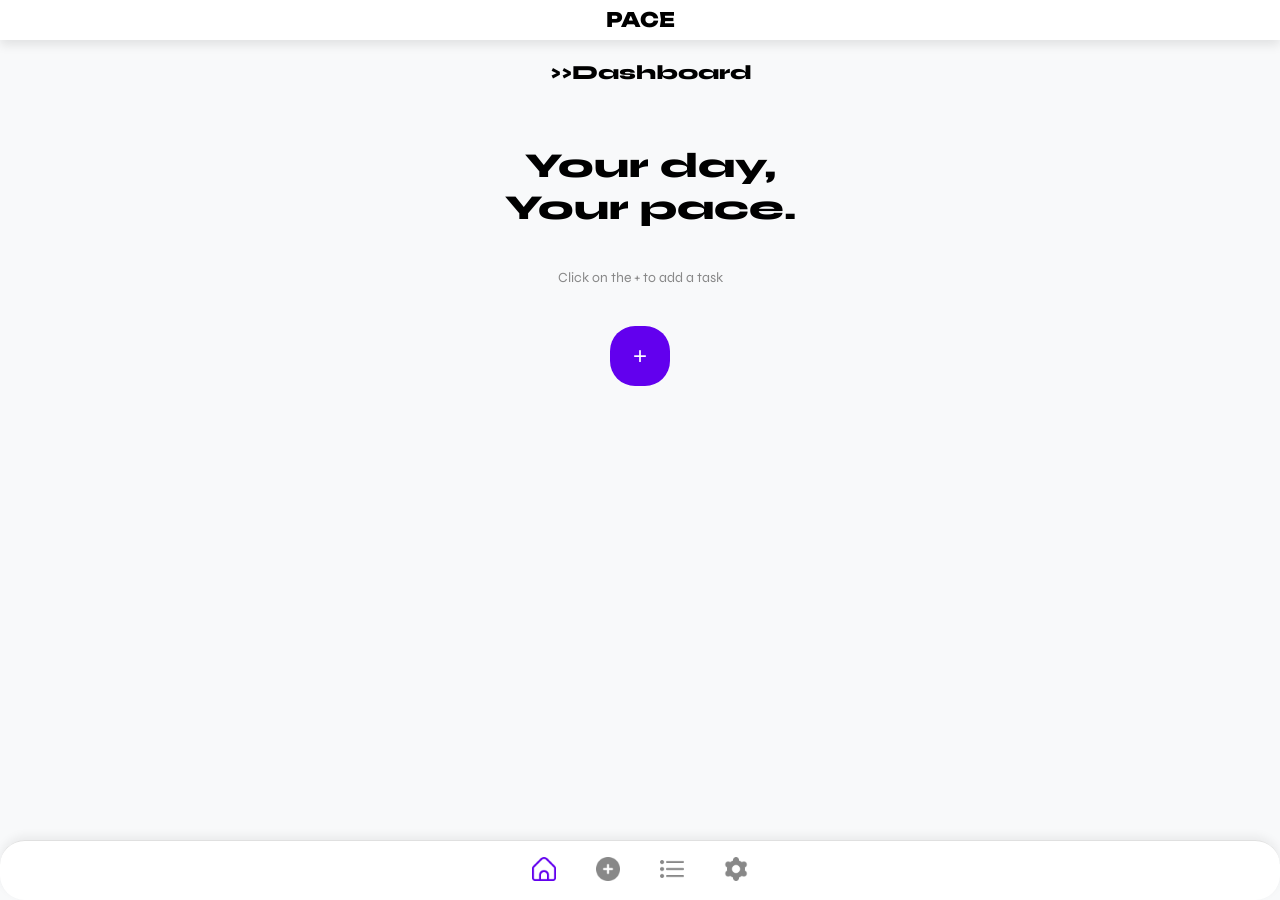
==== index.html @ b6c69978 "Update index.html" ====
<!DOCTYPE html>
<html lang="en">
<head>
    <meta charset="UTF-8">
    <meta name="viewport" content="width=device-width, initial-scale=1.0">
    <link rel="stylesheet" href="style.css">
    <link rel="icon" type="image/x-icon" href="Images/favicon.ico">
    <title>Dashboard</title>
</head>
<body>
    <div class="header">
        <h1 class="header_title">PACE</h1>
    </div>

    <h1 class="body_title">>>Dashboard</h1>
    <h1 class="body_welcome">Your day, <br> Your pace.</h1>
    <p class="body_instructions">Click on the + to add a task</p>
    <a href="newtask.html"><button class="body_addTaskbtn">+</button></a>

    <div class="footer">
        <a href="inde.html"><img src="Images/Home Active.png" class="footer_home"></a>
        <a href="newtask.html"><img src="Images/Add Inactive.png" class="footer_add"></a>
        <a href="taskpage.html"><img src="Images/List Inactive.png"></a>
        <a href="settings.html"><img src="Images/Settings Inactive.png" class="footer_settings"></a>
    </div>
</body>
</html>
---- style.css ----
@font-face {
    font-family: Syne;
    src: url(Fonts/Syne/Syne-VariableFont_wght.ttf);
}

@font-face {
    font-family: Unbounded;
    src: url(Fonts/Unbounded/Unbounded-VariableFont_wght.ttf);
}

body{
    margin: 0;
    padding: 0;
    background-color: #F8F9FA;
}

.header {
    position: fixed;
    top: 0;
    left: 0;
    width: 100%;
    height: 40px;
    background-color: white;
    display: flex;
    align-items: center;
    justify-content: center;
    box-shadow: 0px 5px 10px rgba(0, 0, 0, 0.096);
}

.header_logo {
    position: absolute;
    left: 16px;
    height: 24px;
    width: auto;
    border-radius: 5px;
}

.header_title {
    font-family: Unbounded;
    font-weight: 800;
    font-size: 20px;
    margin: 0;
    line-height: 1;
}

.body_title{
    font-size: 20px;
    font-family: syne;
    font-weight: 800;
    text-align: center;
    margin-top: 60px;
    margin-left: 21px;
    margin-bottom: 0;
}

.body_welcome{
    font-size: 35px;
    font-family: syne;
    font-weight: 800;
    text-align: center;
    margin-top: 60px;
    margin-left: 21px;
    margin-bottom: 0;
}

.body_instructions{
    margin: 0;
    margin-top: 40px;
    font-family: Syne;
    font-size: 14px;
    color: #888;
    text-align: center;
}

.body_addTaskbtn{
    margin-top: 40px;
    position: relative;
    left: 50%;
    transform: translate(-50%);
    font-family: sans-serif;
    height: 60px;
    width: 60px;
    border-radius: 25px;
    border: none;
    background-color: #6200EE;
    color: white;
    font-size: 24px;
    transition: 0.25s;
}

.body_addTaskbtn:hover{
    box-shadow: 0px 0px 18px #6300ee60;
    transition: 0.25s;
    cursor: pointer;
}

.footer {
    position: fixed;
    bottom: 0;
    left: 50%;
    transform: translate(-50%);
    width: 100%;
    height: 60px;
    background-color: white;
    border-top: 1px solid #e0e0e0;
    box-shadow: 0px -4px 10px rgba(0, 0, 0, 0.06);
    border-radius: 25px;
    display: flex;
    align-items: center;
    justify-content: center;
    gap: 40px;
    padding: 0 20px;
    box-sizing: border-box;
}

.footer img{
    height: 24px;
    width: auto;
    aspect-ratio: 1/1;
    cursor: pointer;
}
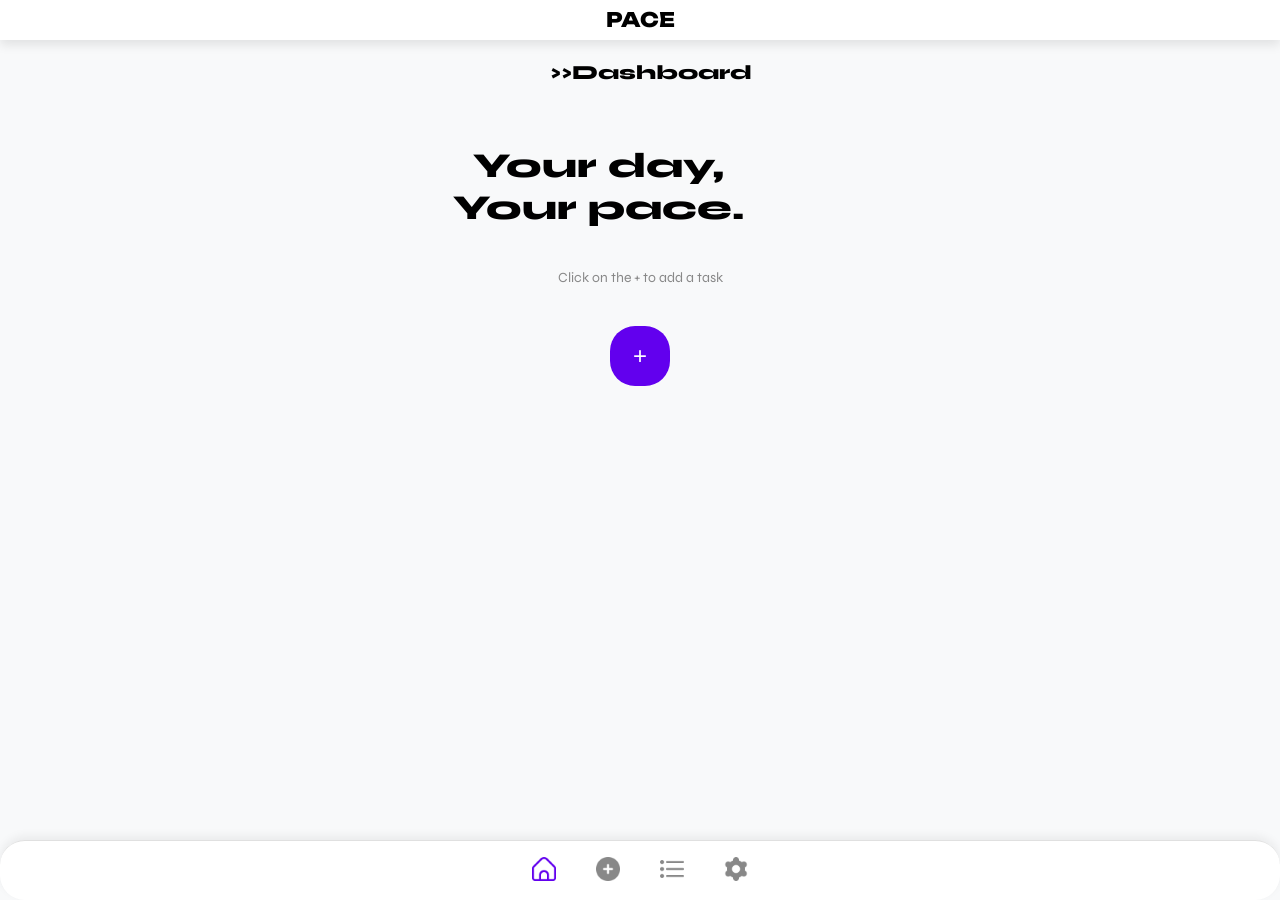
==== commit 79661d93: "updated homepage" ====
--- a/index.html
+++ b/index.html
@@ -18,10 +18,10 @@
     <a href="newtask.html"><button class="body_addTaskbtn">+</button></a>
 
     <div class="footer">
-        <a href="inde.html"><img src="Images/Home Active.png" class="footer_home"></a>
+        <a href="index.html"><img src="Images/Home Active.png" class="footer_home"></a>
         <a href="newtask.html"><img src="Images/Add Inactive.png" class="footer_add"></a>
         <a href="taskpage.html"><img src="Images/List Inactive.png"></a>
         <a href="settings.html"><img src="Images/Settings Inactive.png" class="footer_settings"></a>
     </div>
 </body>
-</html>
+</html>
--- a/style.css
+++ b/style.css
@@ -54,6 +54,9 @@
 }
 
 .body_welcome{
+    position: relative;
+    left: 50%;
+    transform: translate(-55%);
     font-size: 35px;
     font-family: syne;
     font-weight: 800;
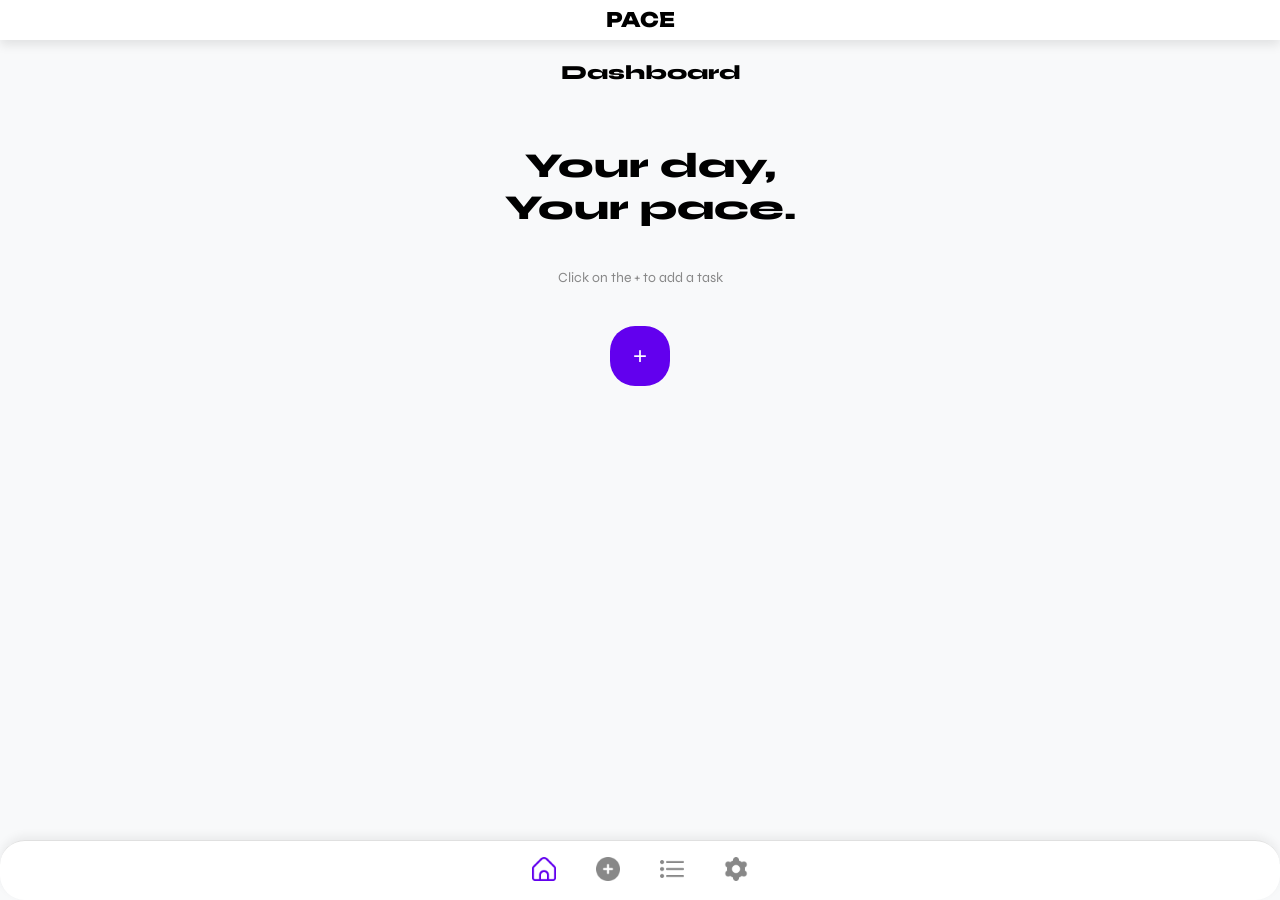
==== commit 324ea29f: "Add files via upload" ====
--- a/index.html
+++ b/index.html
@@ -1,27 +1,27 @@
-<!DOCTYPE html>
-<html lang="en">
-<head>
-    <meta charset="UTF-8">
-    <meta name="viewport" content="width=device-width, initial-scale=1.0">
-    <link rel="stylesheet" href="style.css">
-    <link rel="icon" type="image/x-icon" href="Images/favicon.ico">
-    <title>Dashboard</title>
-</head>
-<body>
-    <div class="header">
-        <h1 class="header_title">PACE</h1>
-    </div>
-
-    <h1 class="body_title">>>Dashboard</h1>
-    <h1 class="body_welcome">Your day, <br> Your pace.</h1>
-    <p class="body_instructions">Click on the + to add a task</p>
-    <a href="newtask.html"><button class="body_addTaskbtn">+</button></a>
-
-    <div class="footer">
-        <a href="index.html"><img src="Images/Home Active.png" class="footer_home"></a>
-        <a href="newtask.html"><img src="Images/Add Inactive.png" class="footer_add"></a>
-        <a href="taskpage.html"><img src="Images/List Inactive.png"></a>
-        <a href="settings.html"><img src="Images/Settings Inactive.png" class="footer_settings"></a>
-    </div>
-</body>
+<!DOCTYPE html>
+<html lang="en">
+<head>
+    <meta charset="UTF-8">
+    <meta name="viewport" content="width=device-width, initial-scale=1.0">
+    <link rel="stylesheet" href="style.css">
+    <link rel="icon" type="image/x-icon" href="Images/favicon.ico">
+    <title>Dashboard</title>
+</head>
+<body>
+    <div class="header">
+        <h1 class="header_title">PACE</h1>
+    </div>
+
+    <h1 class="body_title">Dashboard</h1>
+    <h1 class="body_welcome">Your day, <br> Your pace.</h1>
+    <p class="body_instructions">Click on the + to add a task</p>
+    <a href="newtask.html"><button class="body_addTaskbtn">+</button></a>
+
+    <div class="footer">
+        <a href="index.html"><img src="Images/Home Active.png" class="footer_home"></a>
+        <a href="newtask.html"><img src="Images/Add Inactive.png" class="footer_add"></a>
+        <a href="taskpage.html"><img src="Images/List Inactive.png"></a>
+        <a href="settings.html"><img src="Images/Settings Inactive.png" class="footer_settings"></a>
+    </div>
+</body>
 </html>
--- a/style.css
+++ b/style.css
@@ -1,124 +1,122 @@
-@font-face {
-    font-family: Syne;
-    src: url(Fonts/Syne/Syne-VariableFont_wght.ttf);
-}
-
-@font-face {
-    font-family: Unbounded;
-    src: url(Fonts/Unbounded/Unbounded-VariableFont_wght.ttf);
-}
-
-body{
-    margin: 0;
-    padding: 0;
-    background-color: #F8F9FA;
-}
-
-.header {
-    position: fixed;
-    top: 0;
-    left: 0;
-    width: 100%;
-    height: 40px;
-    background-color: white;
-    display: flex;
-    align-items: center;
-    justify-content: center;
-    box-shadow: 0px 5px 10px rgba(0, 0, 0, 0.096);
-}
-
-.header_logo {
-    position: absolute;
-    left: 16px;
-    height: 24px;
-    width: auto;
-    border-radius: 5px;
-}
-
-.header_title {
-    font-family: Unbounded;
-    font-weight: 800;
-    font-size: 20px;
-    margin: 0;
-    line-height: 1;
-}
-
-.body_title{
-    font-size: 20px;
-    font-family: syne;
-    font-weight: 800;
-    text-align: center;
-    margin-top: 60px;
-    margin-left: 21px;
-    margin-bottom: 0;
-}
-
-.body_welcome{
-    position: relative;
-    left: 50%;
-    transform: translate(-55%);
-    font-size: 35px;
-    font-family: syne;
-    font-weight: 800;
-    text-align: center;
-    margin-top: 60px;
-    margin-left: 21px;
-    margin-bottom: 0;
-}
-
-.body_instructions{
-    margin: 0;
-    margin-top: 40px;
-    font-family: Syne;
-    font-size: 14px;
-    color: #888;
-    text-align: center;
-}
-
-.body_addTaskbtn{
-    margin-top: 40px;
-    position: relative;
-    left: 50%;
-    transform: translate(-50%);
-    font-family: sans-serif;
-    height: 60px;
-    width: 60px;
-    border-radius: 25px;
-    border: none;
-    background-color: #6200EE;
-    color: white;
-    font-size: 24px;
-    transition: 0.25s;
-}
-
-.body_addTaskbtn:hover{
-    box-shadow: 0px 0px 18px #6300ee60;
-    transition: 0.25s;
-    cursor: pointer;
-}
-
-.footer {
-    position: fixed;
-    bottom: 0;
-    left: 50%;
-    transform: translate(-50%);
-    width: 100%;
-    height: 60px;
-    background-color: white;
-    border-top: 1px solid #e0e0e0;
-    box-shadow: 0px -4px 10px rgba(0, 0, 0, 0.06);
-    border-radius: 25px;
-    display: flex;
-    align-items: center;
-    justify-content: center;
-    gap: 40px;
-    padding: 0 20px;
-    box-sizing: border-box;
-}
-
-.footer img{
-    height: 24px;
-    width: auto;
-    aspect-ratio: 1/1;
-    cursor: pointer;
-}
+@font-face {
+    font-family: Syne;
+    src: url(Fonts/Syne/Syne-VariableFont_wght.ttf);
+}
+
+@font-face {
+    font-family: Unbounded;
+    src: url(Fonts/Unbounded/Unbounded-VariableFont_wght.ttf);
+}
+
+body{
+    margin: 0;
+    padding: 0;
+    background-color: #F8F9FA;
+}
+
+.header {
+    position: fixed;
+    top: 0;
+    left: 0;
+    width: 100%;
+    height: 40px;
+    background-color: white;
+    display: flex;
+    align-items: center;
+    justify-content: center;
+    box-shadow: 0px 5px 10px rgba(0, 0, 0, 0.096);
+}
+
+.header_logo {
+    position: absolute;
+    left: 16px;
+    height: 24px;
+    width: auto;
+    border-radius: 5px;
+}
+
+.header_title {
+    font-family: Unbounded;
+    font-weight: 800;
+    font-size: 20px;
+    margin: 0;
+    line-height: 1;
+}
+
+.body_title{
+    font-size: 20px;
+    font-family: syne;
+    font-weight: 800;
+    text-align: center;
+    margin-top: 60px;
+    margin-left: 21px;
+    margin-bottom: 0;
+}
+
+.body_welcome{
+    position: relative;
+    font-size: 35px;
+    font-family: syne;
+    font-weight: 800;
+    text-align: center;
+    margin-top: 60px;
+    margin-left: 21px;
+    margin-bottom: 0;
+}
+
+.body_instructions{
+    margin: 0;
+    margin-top: 40px;
+    font-family: Syne;
+    font-size: 14px;
+    color: #888;
+    text-align: center;
+}
+
+.body_addTaskbtn{
+    margin-top: 40px;
+    position: relative;
+    left: 50%;
+    transform: translate(-50%);
+    font-family: sans-serif;
+    height: 60px;
+    width: 60px;
+    border-radius: 25px;
+    border: none;
+    background-color: #6200EE;
+    color: white;
+    font-size: 24px;
+    transition: 0.25s;
+}
+
+.body_addTaskbtn:hover{
+    box-shadow: 0px 0px 18px #6300ee60;
+    transition: 0.25s;
+    cursor: pointer;
+}
+
+.footer {
+    position: fixed;
+    bottom: 0;
+    left: 50%;
+    transform: translate(-50%);
+    width: 100%;
+    height: 60px;
+    background-color: white;
+    border-top: 1px solid #e0e0e0;
+    box-shadow: 0px -4px 10px rgba(0, 0, 0, 0.06);
+    border-radius: 25px;
+    display: flex;
+    align-items: center;
+    justify-content: center;
+    gap: 40px;
+    padding: 0 20px;
+    box-sizing: border-box;
+}
+
+.footer img{
+    height: 24px;
+    width: auto;
+    aspect-ratio: 1/1;
+    cursor: pointer;
+}
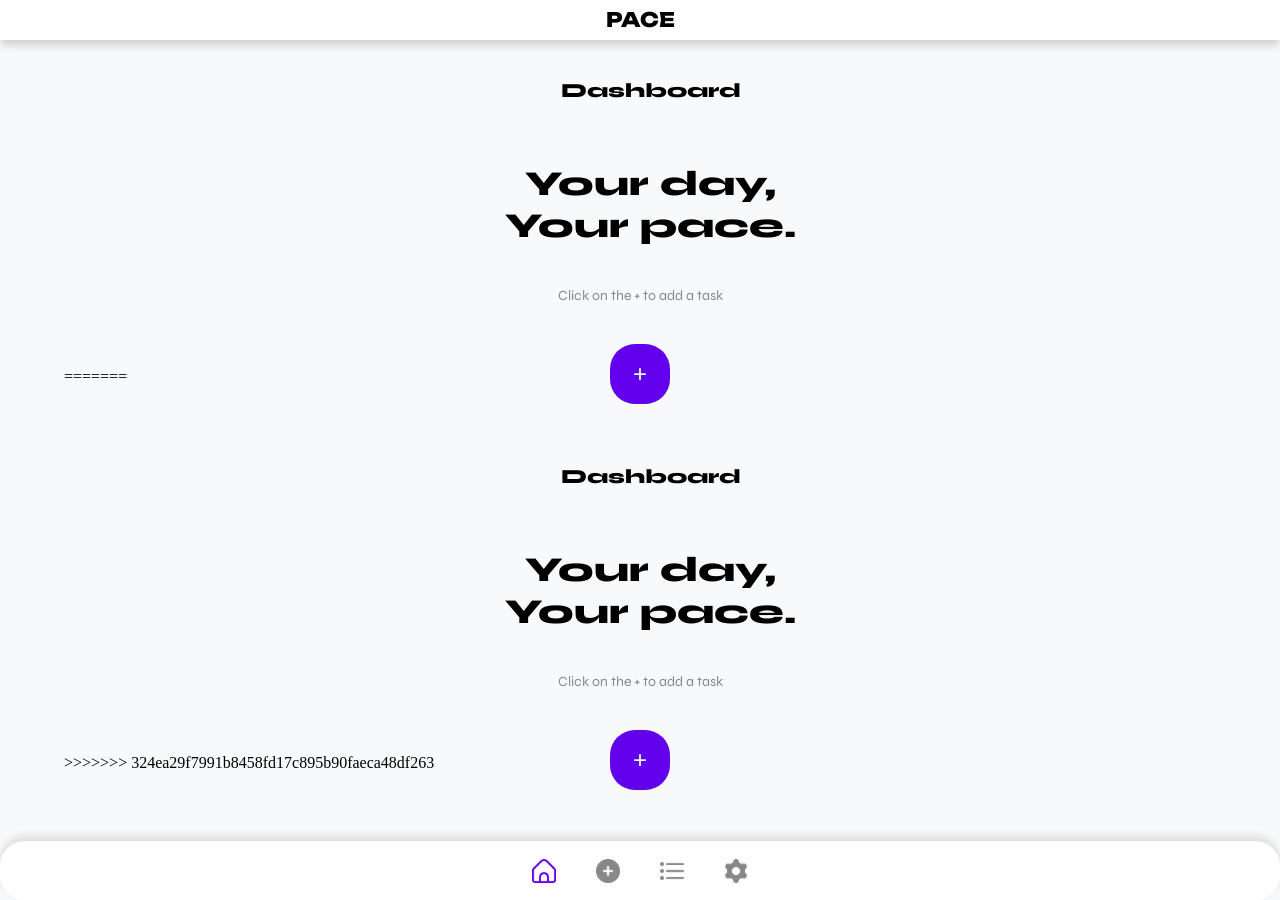
==== commit 063745ef: "Add files via upload" ====
--- a/index.html
+++ b/index.html
@@ -1,3 +1,31 @@
+<<<<<<< HEAD
+<!DOCTYPE html>
+<html lang="en">
+<head>
+    <meta charset="UTF-8">
+    <meta name="viewport" content="width=device-width, initial-scale=1.0">
+    <link rel="stylesheet" href="style.css">
+    <link rel="icon" type="image/x-icon" href="Images/favicon.ico">
+    <title>Dashboard</title>
+</head>
+<body>
+    <div class="header">
+        <h1 class="header_title">PACE</h1>
+    </div>
+
+    <h1 class="body_title">Dashboard</h1>
+    <h1 class="body_welcome">Your day, <br> Your pace.</h1>
+    <p class="body_instructions">Click on the + to add a task</p>
+    <a href="newtask.html"><button class="body_addTaskbtn">+</button></a>
+
+    <div class="footer">
+        <a href="index.html"><img src="Images/Home Active.png" class="footer_home"></a>
+        <a href="newtask.html"><img src="Images/Add Inactive.png" class="footer_add"></a>
+        <a href="taskpage.html"><img src="Images/List Inactive.png"></a>
+        <a href="settings.html"><img src="Images/Settings Inactive.png" class="footer_settings"></a>
+    </div>
+</body>
+=======
 <!DOCTYPE html>
 <html lang="en">
 <head>
@@ -24,4 +52,5 @@
         <a href="settings.html"><img src="Images/Settings Inactive.png" class="footer_settings"></a>
     </div>
 </body>
+>>>>>>> 324ea29f7991b8458fd17c895b90faeca48df263
 </html>
--- a/style.css
+++ b/style.css
@@ -1,122 +1,122 @@
-@font-face {
-    font-family: Syne;
-    src: url(Fonts/Syne/Syne-VariableFont_wght.ttf);
-}
-
-@font-face {
-    font-family: Unbounded;
-    src: url(Fonts/Unbounded/Unbounded-VariableFont_wght.ttf);
-}
-
-body{
-    margin: 0;
-    padding: 0;
-    background-color: #F8F9FA;
-}
-
-.header {
-    position: fixed;
-    top: 0;
-    left: 0;
-    width: 100%;
-    height: 40px;
-    background-color: white;
-    display: flex;
-    align-items: center;
-    justify-content: center;
-    box-shadow: 0px 5px 10px rgba(0, 0, 0, 0.096);
-}
-
-.header_logo {
-    position: absolute;
-    left: 16px;
-    height: 24px;
-    width: auto;
-    border-radius: 5px;
-}
-
-.header_title {
-    font-family: Unbounded;
-    font-weight: 800;
-    font-size: 20px;
-    margin: 0;
-    line-height: 1;
-}
-
-.body_title{
-    font-size: 20px;
-    font-family: syne;
-    font-weight: 800;
-    text-align: center;
-    margin-top: 60px;
-    margin-left: 21px;
-    margin-bottom: 0;
-}
-
-.body_welcome{
-    position: relative;
-    font-size: 35px;
-    font-family: syne;
-    font-weight: 800;
-    text-align: center;
-    margin-top: 60px;
-    margin-left: 21px;
-    margin-bottom: 0;
-}
-
-.body_instructions{
-    margin: 0;
-    margin-top: 40px;
-    font-family: Syne;
-    font-size: 14px;
-    color: #888;
-    text-align: center;
-}
-
-.body_addTaskbtn{
-    margin-top: 40px;
-    position: relative;
-    left: 50%;
-    transform: translate(-50%);
-    font-family: sans-serif;
-    height: 60px;
-    width: 60px;
-    border-radius: 25px;
-    border: none;
-    background-color: #6200EE;
-    color: white;
-    font-size: 24px;
-    transition: 0.25s;
-}
-
-.body_addTaskbtn:hover{
-    box-shadow: 0px 0px 18px #6300ee60;
-    transition: 0.25s;
-    cursor: pointer;
-}
-
-.footer {
-    position: fixed;
-    bottom: 0;
-    left: 50%;
-    transform: translate(-50%);
-    width: 100%;
-    height: 60px;
-    background-color: white;
-    border-top: 1px solid #e0e0e0;
-    box-shadow: 0px -4px 10px rgba(0, 0, 0, 0.06);
-    border-radius: 25px;
-    display: flex;
-    align-items: center;
-    justify-content: center;
-    gap: 40px;
-    padding: 0 20px;
-    box-sizing: border-box;
-}
-
-.footer img{
-    height: 24px;
-    width: auto;
-    aspect-ratio: 1/1;
-    cursor: pointer;
-}
+@font-face {
+    font-family: Syne;
+    src: url(Fonts/Syne/Syne-VariableFont_wght.ttf);
+}
+
+@font-face {
+    font-family: Unbounded;
+    src: url(Fonts/Unbounded/Unbounded-VariableFont_wght.ttf);
+}
+
+body{
+    margin: 0;
+    padding: 0;
+    background-color: #F8F9FA;
+}
+
+.header {
+    position: fixed;
+    top: 0;
+    left: 0;
+    width: 100%;
+    height: 40px;
+    background-color: white;
+    display: flex;
+    align-items: center;
+    justify-content: center;
+    box-shadow: 0px 5px 10px rgba(0, 0, 0, 0.096);
+}
+
+.header_logo {
+    position: absolute;
+    left: 16px;
+    height: 24px;
+    width: auto;
+    border-radius: 5px;
+}
+
+.header_title {
+    font-family: Unbounded;
+    font-weight: 800;
+    font-size: 20px;
+    margin: 0;
+    line-height: 1;
+}
+
+.body_title{
+    font-size: 20px;
+    font-family: syne;
+    font-weight: 800;
+    text-align: center;
+    margin-top: 60px;
+    margin-left: 21px;
+    margin-bottom: 0;
+}
+
+.body_welcome{
+    position: relative;
+    font-size: 35px;
+    font-family: syne;
+    font-weight: 800;
+    text-align: center;
+    margin-top: 60px;
+    margin-left: 21px;
+    margin-bottom: 0;
+}
+
+.body_instructions{
+    margin: 0;
+    margin-top: 40px;
+    font-family: Syne;
+    font-size: 14px;
+    color: #888;
+    text-align: center;
+}
+
+.body_addTaskbtn{
+    margin-top: 40px;
+    position: relative;
+    left: 50%;
+    transform: translate(-50%);
+    font-family: sans-serif;
+    height: 60px;
+    width: 60px;
+    border-radius: 25px;
+    border: none;
+    background-color: #6200EE;
+    color: white;
+    font-size: 24px;
+    transition: 0.25s;
+}
+
+.body_addTaskbtn:hover{
+    box-shadow: 0px 0px 18px #6300ee60;
+    transition: 0.25s;
+    cursor: pointer;
+}
+
+.footer {
+    position: fixed;
+    bottom: 0;
+    left: 50%;
+    transform: translate(-50%);
+    width: 100%;
+    height: 60px;
+    background-color: white;
+    border-top: 1px solid #e0e0e0;
+    box-shadow: 0px -4px 10px rgba(0, 0, 0, 0.06);
+    border-radius: 25px;
+    display: flex;
+    align-items: center;
+    justify-content: center;
+    gap: 40px;
+    padding: 0 20px;
+    box-sizing: border-box;
+}
+
+.footer img{
+    height: 24px;
+    width: auto;
+    aspect-ratio: 1/1;
+    cursor: pointer;
+}
--- a/style.css
+++ b/style.css
@@ -1,122 +1,122 @@
-@font-face {
-    font-family: Syne;
-    src: url(Fonts/Syne/Syne-VariableFont_wght.ttf);
-}
-
-@font-face {
-    font-family: Unbounded;
-    src: url(Fonts/Unbounded/Unbounded-VariableFont_wght.ttf);
-}
-
-body{
-    margin: 0;
-    padding: 0;
-    background-color: #F8F9FA;
-}
-
-.header {
-    position: fixed;
-    top: 0;
-    left: 0;
-    width: 100%;
-    height: 40px;
-    background-color: white;
-    display: flex;
-    align-items: center;
-    justify-content: center;
-    box-shadow: 0px 5px 10px rgba(0, 0, 0, 0.096);
-}
-
-.header_logo {
-    position: absolute;
-    left: 16px;
-    height: 24px;
-    width: auto;
-    border-radius: 5px;
-}
-
-.header_title {
-    font-family: Unbounded;
-    font-weight: 800;
-    font-size: 20px;
-    margin: 0;
-    line-height: 1;
-}
-
-.body_title{
-    font-size: 20px;
-    font-family: syne;
-    font-weight: 800;
-    text-align: center;
-    margin-top: 60px;
-    margin-left: 21px;
-    margin-bottom: 0;
-}
-
-.body_welcome{
-    position: relative;
-    font-size: 35px;
-    font-family: syne;
-    font-weight: 800;
-    text-align: center;
-    margin-top: 60px;
-    margin-left: 21px;
-    margin-bottom: 0;
-}
-
-.body_instructions{
-    margin: 0;
-    margin-top: 40px;
-    font-family: Syne;
-    font-size: 14px;
-    color: #888;
-    text-align: center;
-}
-
-.body_addTaskbtn{
-    margin-top: 40px;
-    position: relative;
-    left: 50%;
-    transform: translate(-50%);
-    font-family: sans-serif;
-    height: 60px;
-    width: 60px;
-    border-radius: 25px;
-    border: none;
-    background-color: #6200EE;
-    color: white;
-    font-size: 24px;
-    transition: 0.25s;
-}
-
-.body_addTaskbtn:hover{
-    box-shadow: 0px 0px 18px #6300ee60;
-    transition: 0.25s;
-    cursor: pointer;
-}
-
-.footer {
-    position: fixed;
-    bottom: 0;
-    left: 50%;
-    transform: translate(-50%);
-    width: 100%;
-    height: 60px;
-    background-color: white;
-    border-top: 1px solid #e0e0e0;
-    box-shadow: 0px -4px 10px rgba(0, 0, 0, 0.06);
-    border-radius: 25px;
-    display: flex;
-    align-items: center;
-    justify-content: center;
-    gap: 40px;
-    padding: 0 20px;
-    box-sizing: border-box;
-}
-
-.footer img{
-    height: 24px;
-    width: auto;
-    aspect-ratio: 1/1;
-    cursor: pointer;
-}
+@font-face {
+    font-family: Syne;
+    src: url(Fonts/Syne/Syne-VariableFont_wght.ttf);
+}
+
+@font-face {
+    font-family: Unbounded;
+    src: url(Fonts/Unbounded/Unbounded-VariableFont_wght.ttf);
+}
+
+body{
+    margin: 0;
+    padding: 0;
+    background-color: #F8F9FA;
+}
+
+.header {
+    position: fixed;
+    top: 0;
+    left: 0;
+    width: 100%;
+    height: 40px;
+    background-color: white;
+    display: flex;
+    align-items: center;
+    justify-content: center;
+    box-shadow: 0px 5px 10px rgba(0, 0, 0, 0.096);
+}
+
+.header_logo {
+    position: absolute;
+    left: 16px;
+    height: 24px;
+    width: auto;
+    border-radius: 5px;
+}
+
+.header_title {
+    font-family: Unbounded;
+    font-weight: 800;
+    font-size: 20px;
+    margin: 0;
+    line-height: 1;
+}
+
+.body_title{
+    font-size: 20px;
+    font-family: syne;
+    font-weight: 800;
+    text-align: center;
+    margin-top: 60px;
+    margin-left: 21px;
+    margin-bottom: 0;
+}
+
+.body_welcome{
+    position: relative;
+    font-size: 35px;
+    font-family: syne;
+    font-weight: 800;
+    text-align: center;
+    margin-top: 60px;
+    margin-left: 21px;
+    margin-bottom: 0;
+}
+
+.body_instructions{
+    margin: 0;
+    margin-top: 40px;
+    font-family: Syne;
+    font-size: 14px;
+    color: #888;
+    text-align: center;
+}
+
+.body_addTaskbtn{
+    margin-top: 40px;
+    position: relative;
+    left: 50%;
+    transform: translate(-50%);
+    font-family: sans-serif;
+    height: 60px;
+    width: 60px;
+    border-radius: 25px;
+    border: none;
+    background-color: #6200EE;
+    color: white;
+    font-size: 24px;
+    transition: 0.25s;
+}
+
+.body_addTaskbtn:hover{
+    box-shadow: 0px 0px 18px #6300ee60;
+    transition: 0.25s;
+    cursor: pointer;
+}
+
+.footer {
+    position: fixed;
+    bottom: 0;
+    left: 50%;
+    transform: translate(-50%);
+    width: 100%;
+    height: 60px;
+    background-color: white;
+    border-top: 1px solid #e0e0e0;
+    box-shadow: 0px -4px 10px rgba(0, 0, 0, 0.06);
+    border-radius: 25px;
+    display: flex;
+    align-items: center;
+    justify-content: center;
+    gap: 40px;
+    padding: 0 20px;
+    box-sizing: border-box;
+}
+
+.footer img{
+    height: 24px;
+    width: auto;
+    aspect-ratio: 1/1;
+    cursor: pointer;
+}
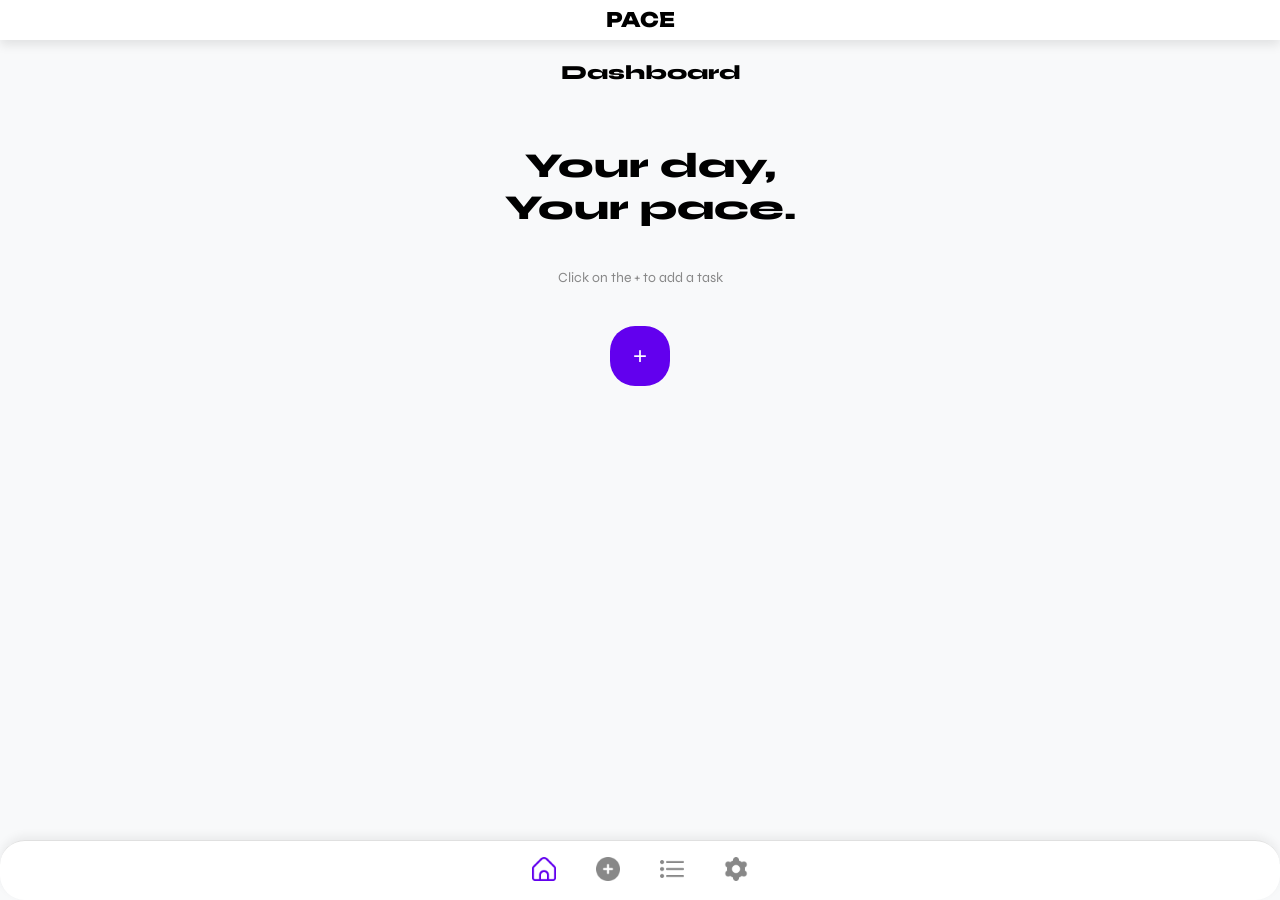
==== commit 726f4bd3: "Add files via upload" ====
--- a/index.html
+++ b/index.html
@@ -1,4 +1,3 @@
-<<<<<<< HEAD
 <!DOCTYPE html>
 <html lang="en">
 <head>
@@ -24,33 +23,4 @@
         <a href="taskpage.html"><img src="Images/List Inactive.png"></a>
         <a href="settings.html"><img src="Images/Settings Inactive.png" class="footer_settings"></a>
     </div>
-</body>
-=======
-<!DOCTYPE html>
-<html lang="en">
-<head>
-    <meta charset="UTF-8">
-    <meta name="viewport" content="width=device-width, initial-scale=1.0">
-    <link rel="stylesheet" href="style.css">
-    <link rel="icon" type="image/x-icon" href="Images/favicon.ico">
-    <title>Dashboard</title>
-</head>
-<body>
-    <div class="header">
-        <h1 class="header_title">PACE</h1>
-    </div>
-
-    <h1 class="body_title">Dashboard</h1>
-    <h1 class="body_welcome">Your day, <br> Your pace.</h1>
-    <p class="body_instructions">Click on the + to add a task</p>
-    <a href="newtask.html"><button class="body_addTaskbtn">+</button></a>
-
-    <div class="footer">
-        <a href="index.html"><img src="Images/Home Active.png" class="footer_home"></a>
-        <a href="newtask.html"><img src="Images/Add Inactive.png" class="footer_add"></a>
-        <a href="taskpage.html"><img src="Images/List Inactive.png"></a>
-        <a href="settings.html"><img src="Images/Settings Inactive.png" class="footer_settings"></a>
-    </div>
-</body>
->>>>>>> 324ea29f7991b8458fd17c895b90faeca48df263
-</html>+</body>
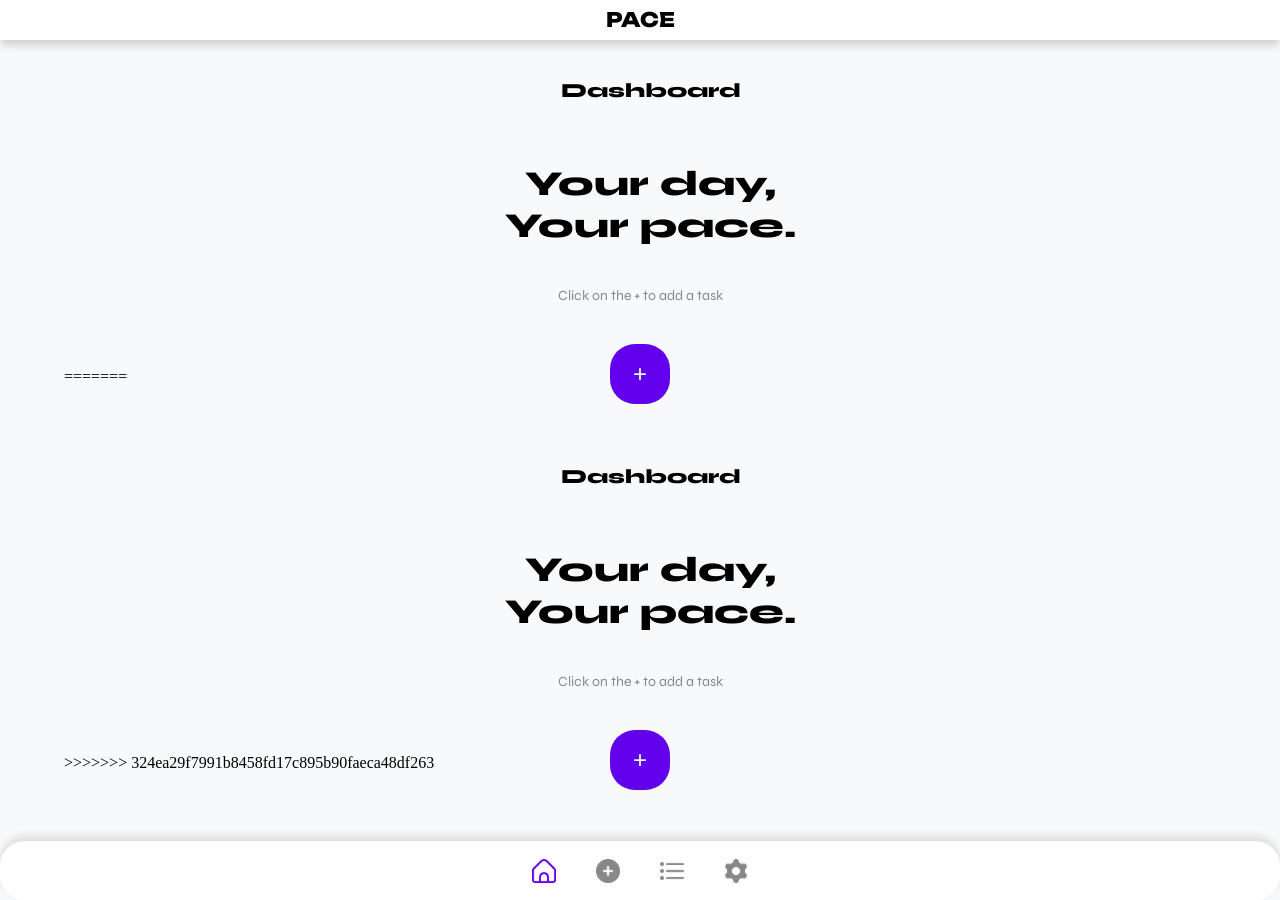
==== commit 2d603d71: "Merge branch 'main' of https://github.com/beyondHeaven911/Tasks-App" ====
--- a/index.html
+++ b/index.html
@@ -1,3 +1,4 @@
+<<<<<<< HEAD
 <!DOCTYPE html>
 <html lang="en">
 <head>
@@ -23,4 +24,33 @@
         <a href="taskpage.html"><img src="Images/List Inactive.png"></a>
         <a href="settings.html"><img src="Images/Settings Inactive.png" class="footer_settings"></a>
     </div>
-</body>+</body>
+=======
+<!DOCTYPE html>
+<html lang="en">
+<head>
+    <meta charset="UTF-8">
+    <meta name="viewport" content="width=device-width, initial-scale=1.0">
+    <link rel="stylesheet" href="style.css">
+    <link rel="icon" type="image/x-icon" href="Images/favicon.ico">
+    <title>Dashboard</title>
+</head>
+<body>
+    <div class="header">
+        <h1 class="header_title">PACE</h1>
+    </div>
+
+    <h1 class="body_title">Dashboard</h1>
+    <h1 class="body_welcome">Your day, <br> Your pace.</h1>
+    <p class="body_instructions">Click on the + to add a task</p>
+    <a href="newtask.html"><button class="body_addTaskbtn">+</button></a>
+
+    <div class="footer">
+        <a href="index.html"><img src="Images/Home Active.png" class="footer_home"></a>
+        <a href="newtask.html"><img src="Images/Add Inactive.png" class="footer_add"></a>
+        <a href="taskpage.html"><img src="Images/List Inactive.png"></a>
+        <a href="settings.html"><img src="Images/Settings Inactive.png" class="footer_settings"></a>
+    </div>
+</body>
+>>>>>>> 324ea29f7991b8458fd17c895b90faeca48df263
+</html>
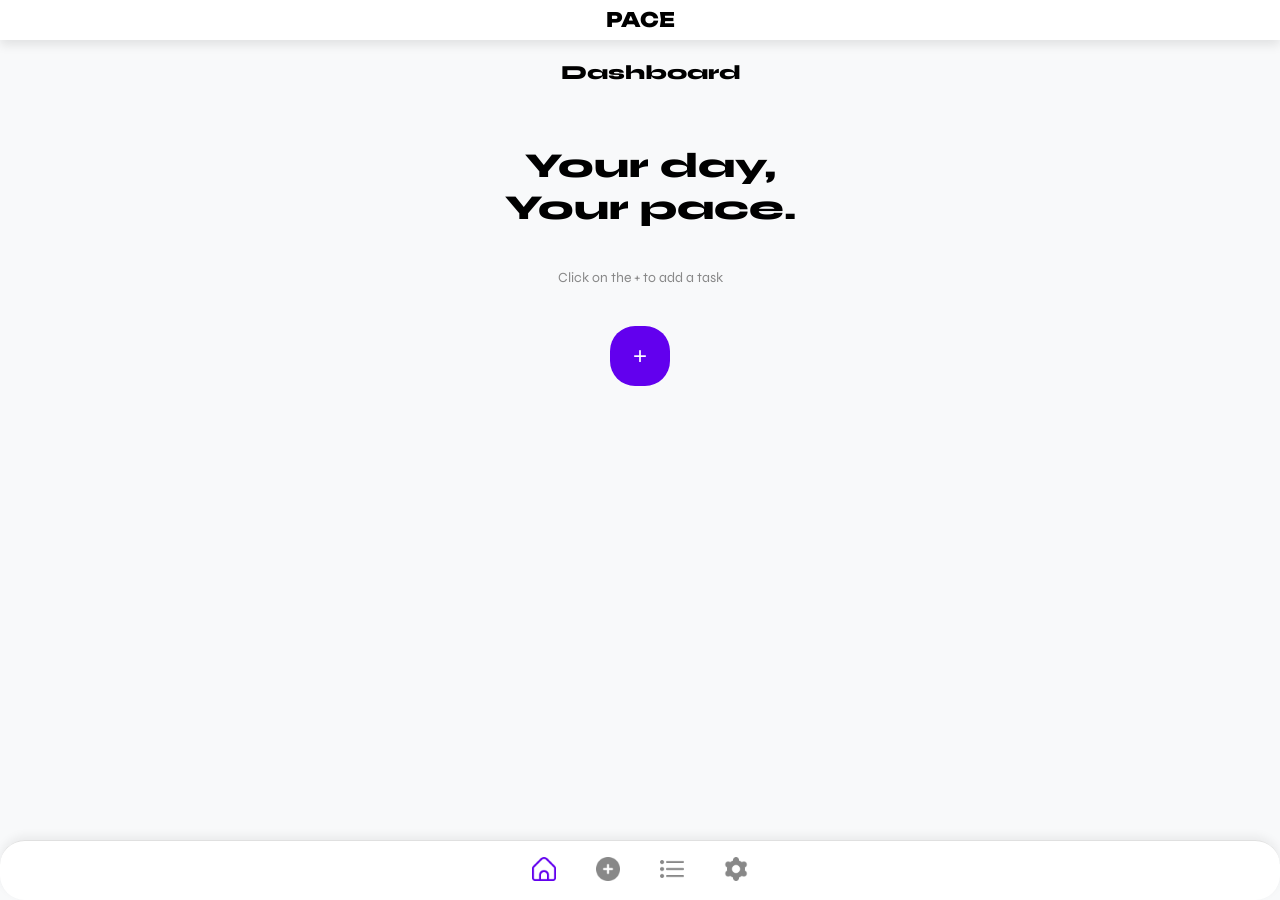
==== commit fb53967d: "new commit" ====
--- a/index.html
+++ b/index.html
@@ -1,4 +1,3 @@
-<<<<<<< HEAD
 <!DOCTYPE html>
 <html lang="en">
 <head>
@@ -24,33 +23,4 @@
         <a href="taskpage.html"><img src="Images/List Inactive.png"></a>
         <a href="settings.html"><img src="Images/Settings Inactive.png" class="footer_settings"></a>
     </div>
-</body>
-=======
-<!DOCTYPE html>
-<html lang="en">
-<head>
-    <meta charset="UTF-8">
-    <meta name="viewport" content="width=device-width, initial-scale=1.0">
-    <link rel="stylesheet" href="style.css">
-    <link rel="icon" type="image/x-icon" href="Images/favicon.ico">
-    <title>Dashboard</title>
-</head>
-<body>
-    <div class="header">
-        <h1 class="header_title">PACE</h1>
-    </div>
-
-    <h1 class="body_title">Dashboard</h1>
-    <h1 class="body_welcome">Your day, <br> Your pace.</h1>
-    <p class="body_instructions">Click on the + to add a task</p>
-    <a href="newtask.html"><button class="body_addTaskbtn">+</button></a>
-
-    <div class="footer">
-        <a href="index.html"><img src="Images/Home Active.png" class="footer_home"></a>
-        <a href="newtask.html"><img src="Images/Add Inactive.png" class="footer_add"></a>
-        <a href="taskpage.html"><img src="Images/List Inactive.png"></a>
-        <a href="settings.html"><img src="Images/Settings Inactive.png" class="footer_settings"></a>
-    </div>
-</body>
->>>>>>> 324ea29f7991b8458fd17c895b90faeca48df263
-</html>+</body>
